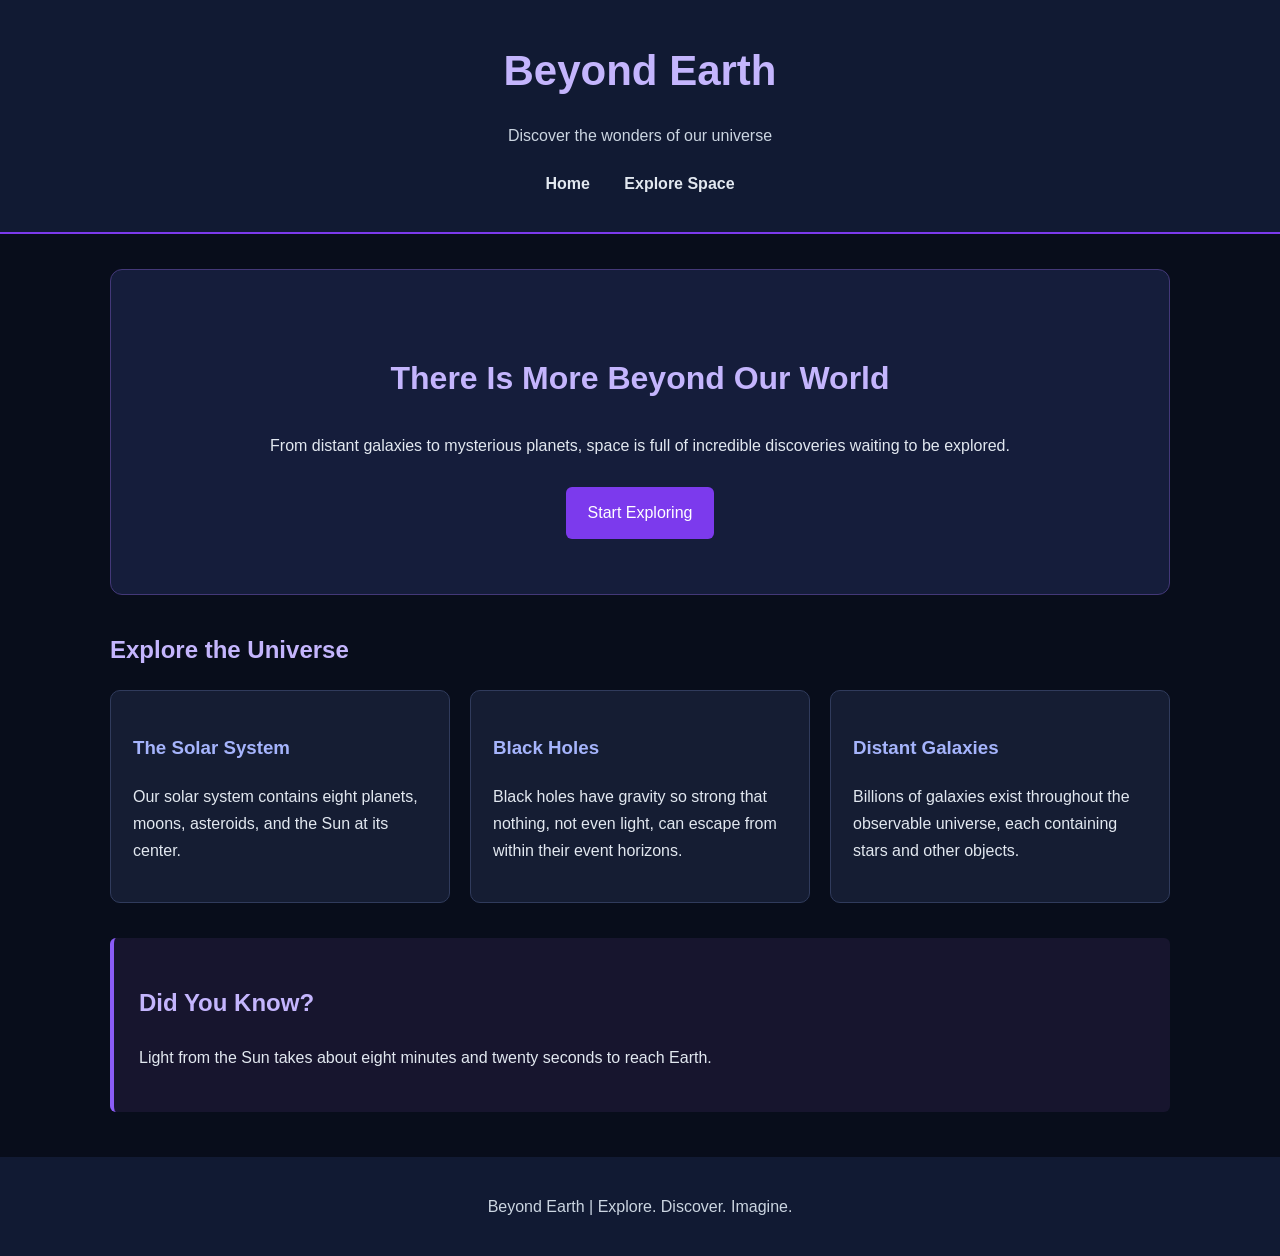
==== Project6/web-content/index.html @ d2c9b03a "Moved over Dockerfile and website content from project 5" ====
<!DOCTYPE html>
<html lang="en">
<head>
    <meta charset="UTF-8">
    <meta name="viewport" content="width=device-width, initial-scale=1.0">
    <title>Beyond Earth | Space Exploration</title>
    <link rel="stylesheet" href="style.css">
</head>
<body>
    <header>
        <h1>Beyond Earth</h1>
        <p>Discover the wonders of our universe</p>

        <nav>
            <a href="index.html">Home</a>
            <a href="about.html">Explore Space</a>
        </nav>
    </header>

    <main>
        <section class="hero">
            <h2>There Is More Beyond Our World</h2>
            <p>
                From distant galaxies to mysterious planets, space is full
                of incredible discoveries waiting to be explored.
            </p>
            <a class="button" href="about.html">Start Exploring</a>
        </section>

        <section>
            <h2>Explore the Universe</h2>

            <div class="card-container">
                <article class="card">
                    <h3>The Solar System</h3>
                    <p>
                        Our solar system contains eight planets, moons,
                        asteroids, and the Sun at its center.
                    </p>
                </article>

                <article class="card">
                    <h3>Black Holes</h3>
                    <p>
                        Black holes have gravity so strong that nothing,
                        not even light, can escape from within their event
                        horizons.
                    </p>
                </article>

                <article class="card">
                    <h3>Distant Galaxies</h3>
                    <p>
                        Billions of galaxies exist throughout the observable
                        universe, each containing stars and other objects.
                    </p>
                </article>
            </div>
        </section>

        <section class="fact">
            <h2>Did You Know?</h2>
            <p>
                Light from the Sun takes about eight minutes and twenty
                seconds to reach Earth.
            </p>
        </section>
    </main>

    <footer>
        <p>Beyond Earth | Explore. Discover. Imagine.</p>
    </footer>
</body>
</html>
---- Project6/web-content/style.css ----
* {
    box-sizing: border-box;
}

body {
    margin: 0;
    font-family: Arial, sans-serif;
    background-color: #080d1b;
    color: #e2e8f0;
    line-height: 1.7;
}

header {
    background-color: #111a33;
    text-align: center;
    padding: 35px 20px;
    border-bottom: 2px solid #7c3aed;
}

header h1 {
    color: #c4b5fd;
    font-size: 42px;
    margin: 0;
}

header p {
    color: #cbd5e1;
}

nav {
    margin-top: 20px;
}

nav a {
    color: #e2e8f0;
    text-decoration: none;
    margin: 0 15px;
    font-weight: bold;
}

nav a:hover {
    color: #c4b5fd;
}

main {
    max-width: 1100px;
    margin: 35px auto;
    padding: 0 20px;
}

.hero {
    background-color: #151d3b;
    text-align: center;
    padding: 55px 25px;
    margin-bottom: 35px;
    border-radius: 12px;
    border: 1px solid #433878;
}

.hero h2 {
    font-size: 32px;
    color: #c4b5fd;
}

h2 {
    color: #c4b5fd;
}

.card-container {
    display: flex;
    flex-wrap: wrap;
    gap: 20px;
    margin: 20px 0 35px;
}

.card {
    flex: 1 1 220px;
    background-color: #151d33;
    padding: 22px;
    border-radius: 10px;
    border: 1px solid #303b5c;
}

.card h3 {
    color: #a5b4fc;
}

.card:hover {
    border-color: #8b5cf6;
}

.fact {
    background-color: #17152e;
    padding: 25px;
    margin: 30px 0;
    border-left: 4px solid #8b5cf6;
    border-radius: 6px;
}

.button {
    display: inline-block;
    background-color: #7c3aed;
    color: white;
    text-decoration: none;
    padding: 12px 22px;
    margin-top: 12px;
    border-radius: 6px;
}

.button:hover {
    background-color: #6d28d9;
}

footer {
    background-color: #111a33;
    color: #cbd5e1;
    text-align: center;
    padding: 20px;
    margin-top: 45px;
}

@media (max-width: 600px) {
    header h1 {
        font-size: 32px;
    }

    nav a {
        margin: 0 8px;
    }

    .hero h2 {
        font-size: 25px;
    }
}
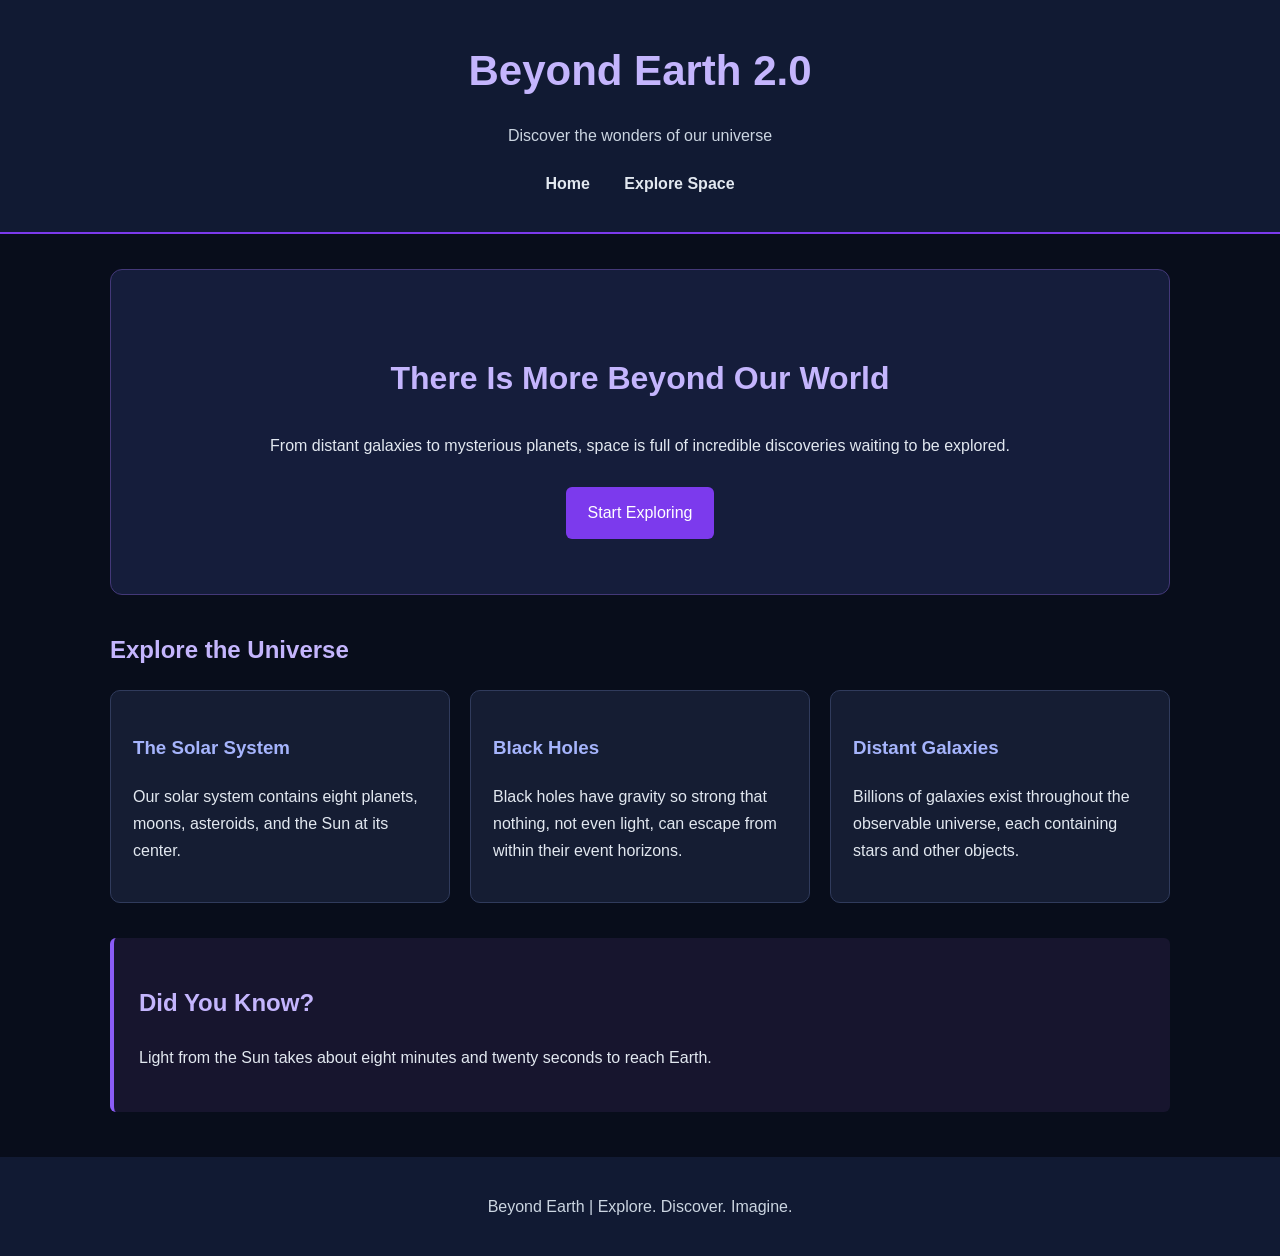
==== commit 6277e680: "Updates website for testing 2nd version" ====
--- a/Project6/web-content/index.html
+++ b/Project6/web-content/index.html
@@ -8,7 +8,7 @@
 </head>
 <body>
     <header>
-        <h1>Beyond Earth</h1>
+        <h1>Beyond Earth 2.0</h1>
         <p>Discover the wonders of our universe</p>
 
         <nav>
